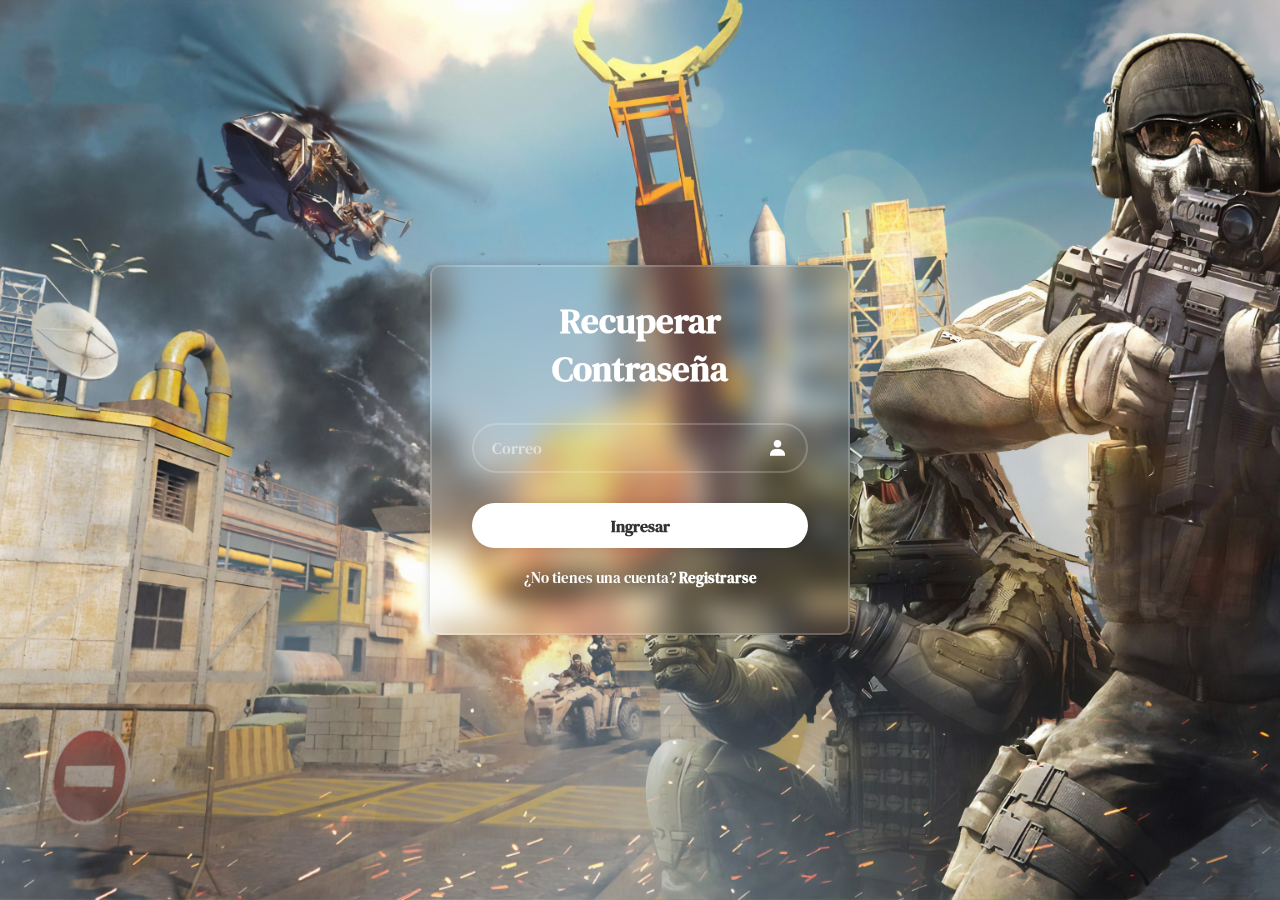
==== recuperarContra.html @ 4670a2e5 "first commit" ====
<!DOCTYPE html>
<html lang="es">
<head>
    <meta charset="UTF-8">
    <meta name="viewport" content="width=device-width, initial-scale=1.0">
    <link href='https://unpkg.com/boxicons@2.1.4/css/boxicons.min.css' rel='stylesheet'>
    <link rel="preconnect" href="https://fonts.googleapis.com">
    <link rel="preconnect" href="https://fonts.gstatic.com" crossorigin>
    <link href="https://fonts.googleapis.com/css2?family=DM+Serif+Text:ital@0;1&display=swap" rel="stylesheet">
    <link rel="stylesheet" href="style.css">
    <title>LOGIN</title>
</head>
<body>
    <main class="contenedor">
        <form action="">
            <h1>Recuperar Contraseña</h1>

            <section class="caja-input">
                <input type="text" required>
                <label for="">Correo</label>
                <i class='bx bxs-user'></i> 
            </section>


            <button type="submit" class="btn">Ingresar</button>

            <footer class="enlace-registrar">
                <p>¿No tienes una cuenta? <a href="registro.html">Registrarse</a></p>
            </footer>
        </form>
    </main>
</body>
</html>
---- style.css ----
* {
    font-family: "DM Serif Text", serif;
    margin: 0;
    padding: 0;
    box-sizing: border-box;
}

body {
    display: flex;
    justify-content: center;
    align-items: center;
    min-height: 100vh;
    background: url(imagen/FondoCod.jpg);
    background-size: cover;
    background-position: center;
}

.contenedor {
    width: 420px;
    background-color: transparent;
    border: 2px solid rgba(255, 255, 255, .2);
    backdrop-filter: blur(13px);
    box-shadow: 0 0 10px rgba(0, 0, 0, .2);
    color: #fff;
    border-radius: 10px;
    padding: 30px 40px;
}

.contenedor h1 {
    font-size: 35px;
    text-align: center;
}

.caja-input {
    position: relative;
    width: 100%;
    height: 50px;
    margin: 30px 0;
}

.caja-input input {
    width: 100%;
    height: 100%;
    background: transparent;
    border: none;
    outline: none;
    border: 2px solid rgba(255, 255, 255, .2);
    border-radius: 40px;
    font-size: 16px;
    color: #fff;
    padding: 0 45px 0 20px;
}

.caja-input label {
    position: absolute;
    left: 20px;
    top: 50%;
    transform: translateY(-50%);
    font-size: 16px;
    color: rgba(255, 255, 255, 0.5);
    pointer-events: none;
    transition: 0.3s ease;
}



.caja-input input:focus ~ label,
.caja-input input:valid ~ label {
    top: -10px;
    font-size: 12px;
    color: #fff;
}

.caja-input i {
    position: absolute;
    right: 20px;
    top: 50%;
    transform: translateY(-50%);
    font-size: 20px;
}

.recordar-olvidar {
    display: flex;
    justify-content: space-between;
    font-size: 14.5px;
    margin: -15px 0 15px;
}

.recordar-olvidar label input {
    accent-color: #fff;
    margin-right: 3px;
}

.recordar-olvidar a {
    color: #fff;
    text-decoration: none;
}

.recordar-olvidar a:hover {
    text-decoration: underline;
}

.btn {
    width: 100%;
    height: 45px;
    background-color: #fff;
    border: none;
    outline: none;
    border-radius: 40px;
    box-shadow: 0 0 10px rgba(0, 0, 0, .1);
    cursor: pointer;
    font-size: 16px;
    color: #333;
    font-weight: 600;
}

.btn:hover {
    background-color: #FFF5EE;
}

.enlace-registrar {
    font-size: 14.5px;
    text-align: center;
    margin: 20px 0 15px;    
}

.enlace-registrar p a {
    color: #fff;
    text-decoration: none;
    font-weight: 600;
}

.enlace-registrar p a:hover {
    text-decoration: underline;
}
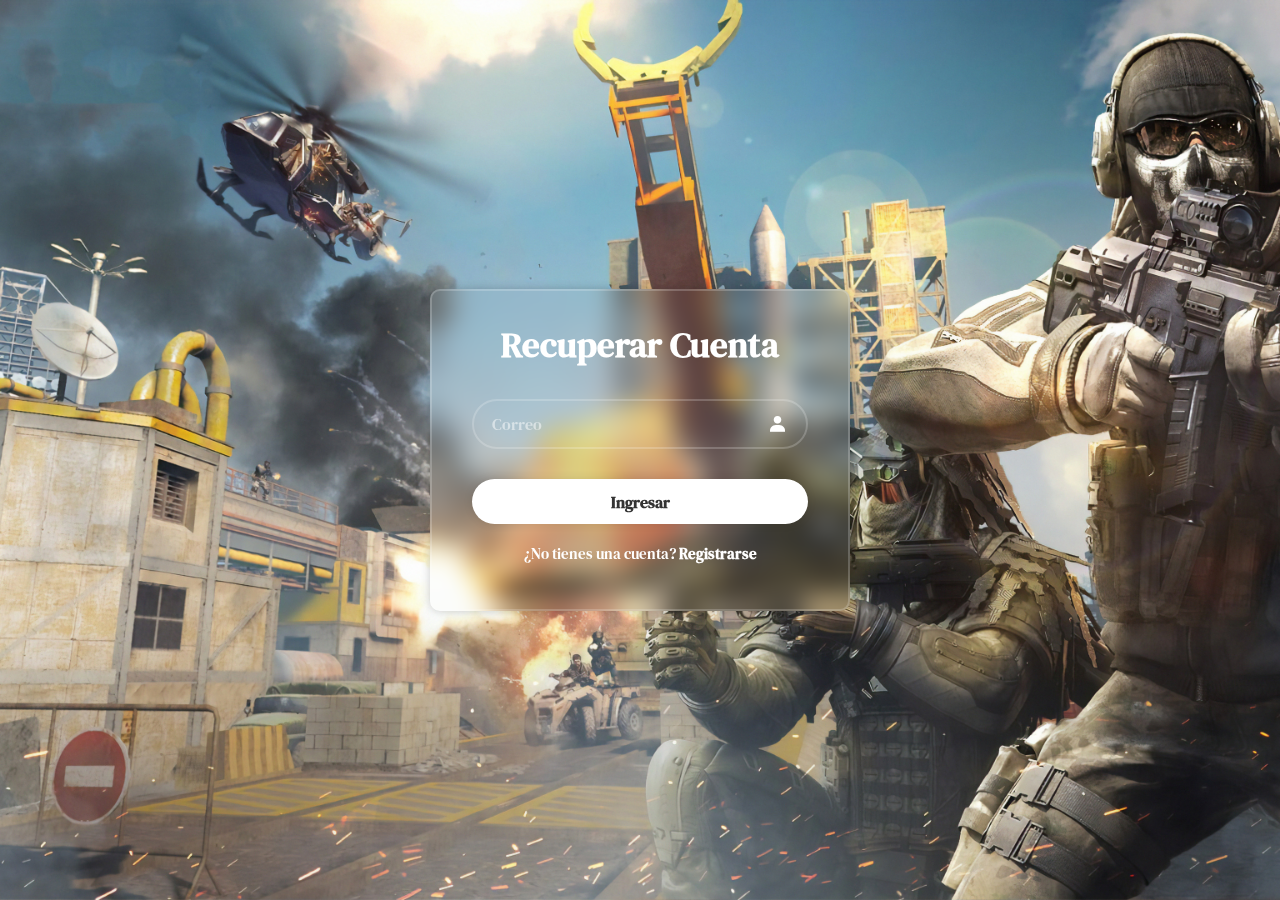
==== commit 43157d38: "Comentarios" ====
--- a/recuperarContra.html
+++ b/recuperarContra.html
@@ -13,7 +13,7 @@
 <body>
     <main class="contenedor">
         <form action="">
-            <h1>Recuperar Contraseña</h1>
+            <h1>Recuperar Cuenta</h1>
 
             <section class="caja-input">
                 <input type="text" required>
